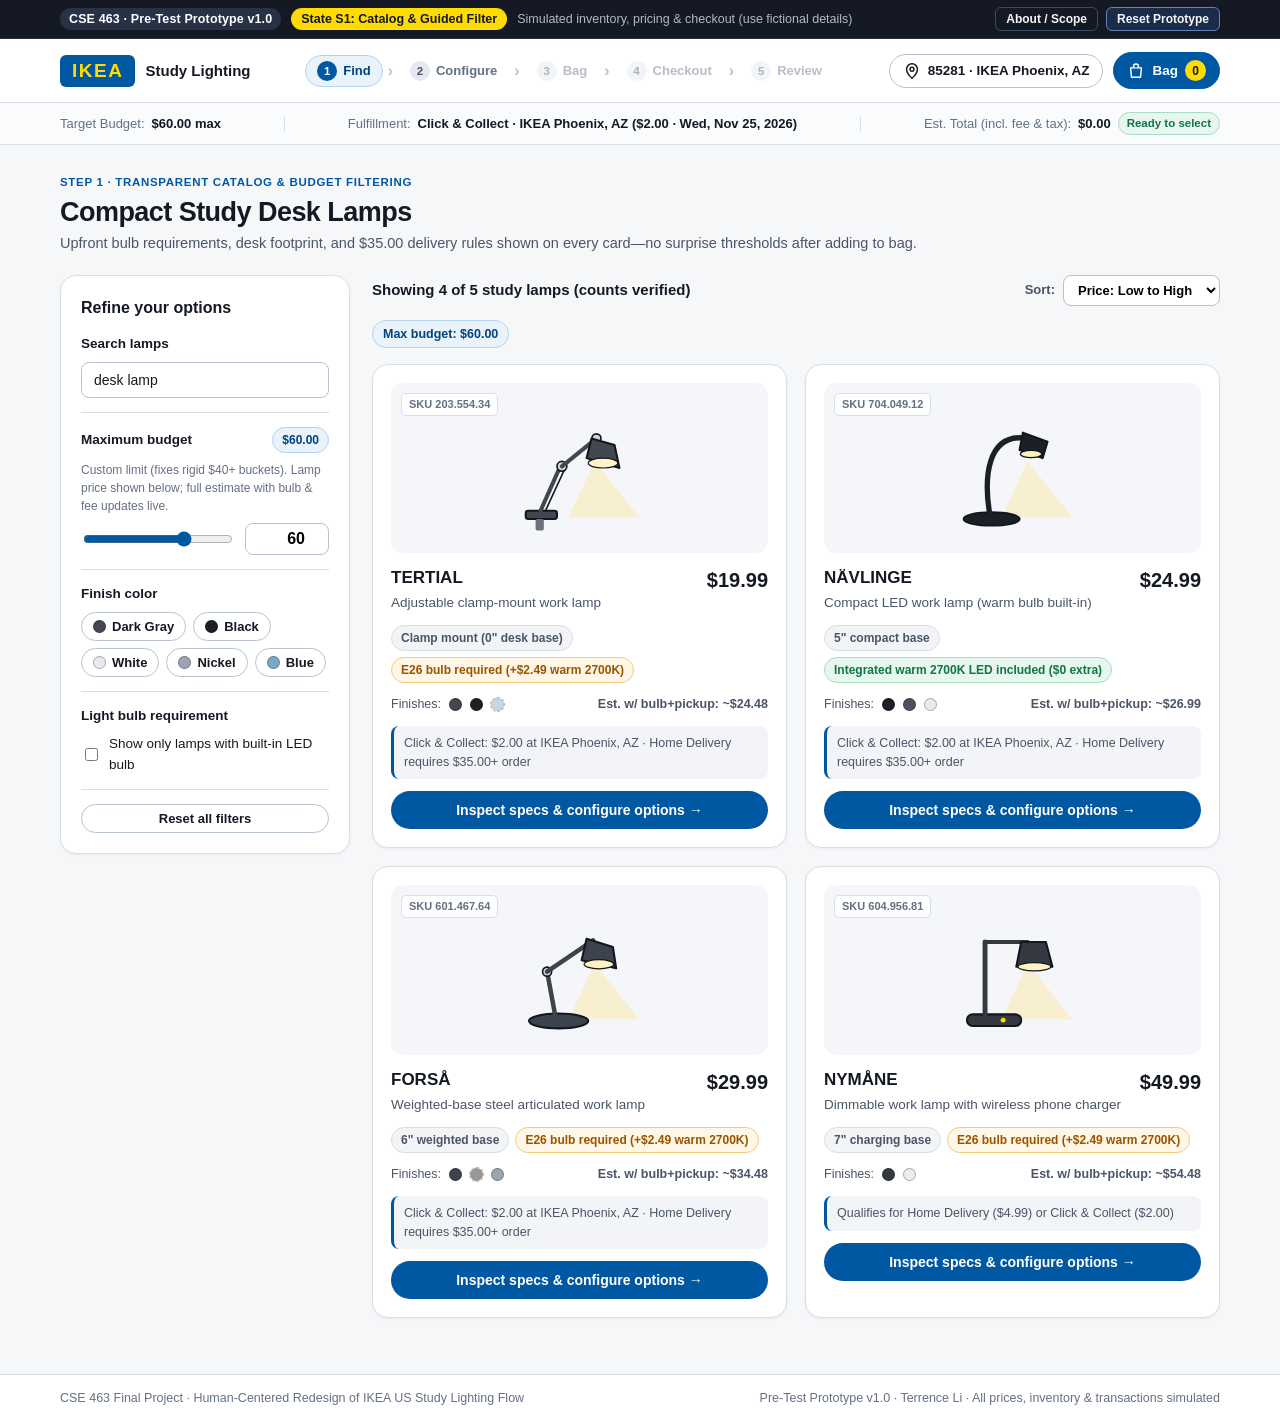
==== v1/index.html @ 93764b98 "Add README and frozen v1/ pre-test snapshot for Milestone 2 comparison" ====
<!DOCTYPE html>
<html lang="en">
<head>
  <meta charset="UTF-8" />
  <meta name="viewport" content="width=device-width, initial-scale=1.0" />
  <title>IKEA Study Lighting — Redesigned Shopping Workflow (CSE 463 Pre-Test Prototype v1.0)</title>
  <link rel="stylesheet" href="styles.css" />
</head>
<body>
  <!-- Subtle Prototype Utility Bar (Identifies Pre-Test Version & State ID for Review) -->
  <div class="proto-bar" role="region" aria-label="Prototype status bar">
    <div class="proto-bar-inner">
      <div class="proto-meta">
        <span class="proto-pill">CSE 463 · Pre-Test Prototype v1.0</span>
        <span class="proto-state-tag" id="protoStateBadge">State S1: Catalog &amp; Guided Filter</span>
        <span class="proto-sim-note">Simulated inventory, pricing &amp; checkout (use fictional details)</span>
      </div>
      <div class="proto-actions">
        <button type="button" class="proto-btn proto-btn-ghost" id="btnHelpInfo" aria-expanded="false">About / Scope</button>
        <button type="button" class="proto-btn proto-btn-reset" id="btnGlobalReset">Reset Prototype</button>
      </div>
    </div>
  </div>

  <!-- Collapsible Scope / Opening Note Drawer (Non-intrusive) -->
  <div class="scope-banner hidden" id="scopeBanner" role="region" aria-label="Prototype scope and instructions">
    <div class="scope-banner-inner">
      <div>
        <strong>Prototype Scope &amp; Simulated Functions:</strong> This interactive prototype covers states <strong>S1–S8</strong> of a redesigned IKEA US compact desk-lamp workflow. Live catalog search, budget filtering, finish stock availability, E26 bulb pairing, $35.00 delivery threshold checks, ZIP validation (<code>00000</code> triggers recovery), locked store/date checkout, form error recovery, and simulated order processing run locally in the browser with no real payments or external server calls.
      </div>
      <button type="button" class="icon-close-btn" id="btnCloseScope" aria-label="Close scope note">&times;</button>
    </div>
  </div>

  <!-- Main Site Header -->
  <header class="site-header">
    <div class="header-inner">
      <button type="button" class="brand-logo" id="btnLogoHome" aria-label="IKEA Study Lighting Home">
        <span class="ikea-badge">IKEA</span>
        <span class="brand-sub">Study Lighting</span>
      </button>

      <nav class="workflow-stepper" aria-label="Shopping progress" id="workflowStepper">
        <button type="button" class="step-pill" data-step="S1"><span class="step-num">1</span> Find</button>
        <span class="step-sep" aria-hidden="true">›</span>
        <button type="button" class="step-pill" data-step="S2"><span class="step-num">2</span> Configure</button>
        <span class="step-sep" aria-hidden="true">›</span>
        <button type="button" class="step-pill" data-step="S4"><span class="step-num">3</span> Bag</button>
        <span class="step-sep" aria-hidden="true">›</span>
        <button type="button" class="step-pill" data-step="S5"><span class="step-num">4</span> Checkout</button>
        <span class="step-sep" aria-hidden="true">›</span>
        <button type="button" class="step-pill" data-step="S7"><span class="step-num">5</span> Review</button>
      </nav>

      <div class="header-controls">
        <button type="button" class="location-chip" id="btnOpenLocation" title="Update ZIP code and pickup store">
          <svg class="ico" viewBox="0 0 20 20" fill="none" aria-hidden="true">
            <path d="M10 18s6-5.2 6-10A6 6 0 1 0 4 8c0 4.8 6 10 6 10Z" stroke="currentColor" stroke-width="1.6"/>
            <circle cx="10" cy="8" r="2.2" stroke="currentColor" stroke-width="1.6"/>
          </svg>
          <span id="headerLocationText">85281 · IKEA Phoenix, AZ</span>
        </button>

        <button type="button" class="bag-chip" id="btnOpenBag" aria-label="Open shopping bag">
          <svg class="ico" viewBox="0 0 20 20" fill="none" aria-hidden="true">
            <path d="M4 6.5h12l-1 10.5H5L4 6.5Z" stroke="currentColor" stroke-width="1.6" stroke-linejoin="round"/>
            <path d="M7.2 6.5V5a2.8 2.8 0 0 1 5.6 0v1.5" stroke="currentColor" stroke-width="1.6"/>
          </svg>
          <span>Bag</span>
          <span class="bag-count" id="headerBagCount">0</span>
        </button>
      </div>
    </div>
  </header>

  <!-- Persistent Memory Scaffold Bar (Shows Active Budget, Selected Fulfillment & Running Est. Total) -->
  <div class="scaffold-bar" id="scaffoldBar" aria-label="Active shopping constraints and estimate">
    <div class="scaffold-inner">
      <div class="scaffold-item">
        <span class="scaffold-label">Target Budget:</span>
        <strong id="scaffoldBudget">$60.00 max</strong>
      </div>
      <div class="scaffold-divider" aria-hidden="true"></div>
      <div class="scaffold-item">
        <span class="scaffold-label">Fulfillment:</span>
        <strong id="scaffoldFulfillment">Click &amp; Collect · IKEA Phoenix, AZ ($2.00 · Nov 25)</strong>
      </div>
      <div class="scaffold-divider" aria-hidden="true"></div>
      <div class="scaffold-item">
        <span class="scaffold-label">Est. Total (incl. fee &amp; tax):</span>
        <strong id="scaffoldTotal">$0.00</strong>
        <span class="budget-status-pill ok" id="scaffoldBudgetStatus">Within budget</span>
      </div>
    </div>
  </div>

  <!-- Non-Interruptive Toast / Undo Bar -->
  <div class="toast-region" id="toastRegion" aria-live="polite"></div>

  <!-- Main Application Mount -->
  <main class="main-container" id="appMain" tabindex="-1"></main>

  <!-- Inline Location / ZIP Editor Modal (Triggers S3 Recovery on Invalid ZIP like 00000) -->
  <div class="modal-backdrop hidden" id="locationModalBackdrop" role="dialog" aria-modal="true" aria-labelledby="locModalTitle">
    <div class="modal-card">
      <div class="modal-head">
        <div>
          <span class="eyebrow">Store &amp; Delivery Area</span>
          <h2 id="locModalTitle">Update your ZIP code</h2>
        </div>
        <button type="button" class="icon-close-btn" id="btnCloseLocModal" aria-label="Close location dialog">&times;</button>
      </div>
      <p class="modal-desc">
        Your ZIP determines delivery availability and your locked local IKEA pickup store. Changing ZIP will always show store/date changes before updating your order.
      </p>
      <form id="locationForm" novalidate>
        <label class="field-label" for="modalZipInput">5-digit US ZIP code</label>
        <div class="zip-input-row">
          <input type="text" id="modalZipInput" inputmode="numeric" maxlength="10" placeholder="e.g., 85281" autocomplete="postal-code" />
          <button type="submit" class="btn btn-primary">Check ZIP</button>
        </div>
        <p class="field-hint">Supported demo areas: <code>85281</code> / <code>85259</code> (Phoenix/Tempe, AZ), <code>90210</code> (Burbank, CA), <code>98101</code> (Renton, WA). Try <code>00000</code> to test recovery.</p>
      </form>
      <div class="modal-footer-links">
        <button type="button" class="link-btn" id="btnQuickZipPhoenix">Use 85281 (Tempe / IKEA Phoenix, AZ)</button>
        <button type="button" class="link-btn" id="btnQuickZipInvalid">Simulate invalid ZIP (00000)</button>
      </div>
    </div>
  </div>

  <!-- Simulated Order Processing Overlay (Distinguishes Processing vs Confirmed — Codex P5) -->
  <div class="modal-backdrop hidden" id="processingOverlay" role="status" aria-live="assertive">
    <div class="processing-card">
      <div class="spinner" aria-hidden="true"></div>
      <h2>Processing simulated order…</h2>
      <p>Verifying stock at <strong id="procStoreName">IKEA Phoenix, AZ</strong> and generating your receipt. Please do not click back or resubmit.</p>
      <div class="proc-steps">
        <span class="proc-step done">1. Selections verified</span>
        <span class="proc-step active">2. Confirming fulfillment slot…</span>
        <span class="proc-step">3. Issuing durable receipt</span>
      </div>
    </div>
  </div>

  <footer class="site-footer">
    <div class="footer-inner">
      <span>CSE 463 Final Project · Human-Centered Redesign of IKEA US Study Lighting Flow</span>
      <span>Pre-Test Prototype v1.0 · Terrence Li · All prices, inventory &amp; transactions simulated</span>
    </div>
  </footer>

  <script src="app.js"></script>
</body>
</html>
---- v1/styles.css ----
/* CSE 463 Milestone 1 — IKEA Study Lighting Redesigned Prototype v1.0
   Design System: Calm Scandinavian Clarity · Zero Occlusion · High Salience Balance */

:root {
  --ikea-blue: #0058a3;
  --ikea-blue-dark: #00437d;
  --ikea-blue-soft: #eaf3fb;
  --ikea-yellow: #ffdb00;
  --bg: #f6f7f9;
  --surface: #ffffff;
  --surface-muted: #f2f4f7;
  --border: #d9dfe7;
  --border-strong: #b7c2d0;
  --text: #141923;
  --text-secondary: #4a5568;
  --text-muted: #647084;
  --success: #0f7644;
  --success-bg: #e7f6ee;
  --success-border: #a7dfc0;
  --warn: #9a5400;
  --warn-bg: #fff6e5;
  --warn-border: #f5cd7a;
  --danger: #b42318;
  --danger-bg: #fef3f2;
  --danger-border: #f4b4ae;
  --radius-sm: 8px;
  --radius-md: 12px;
  --radius-lg: 16px;
  --shadow-sm: 0 1px 3px rgba(16, 24, 40, 0.06);
  --shadow-md: 0 6px 20px rgba(16, 24, 40, 0.08);
  --font: "Segoe UI", -apple-system, BlinkMacSystemFont, "Helvetica Neue", Arial, sans-serif;
}

*, *::before, *::after {
  box-sizing: border-box;
}

html, body {
  margin: 0;
  padding: 0;
  font-family: var(--font);
  background: var(--bg);
  color: var(--text);
  line-height: 1.5;
  -webkit-font-smoothing: antialiased;
}

.hidden {
  display: none !important;
}

button, input, select {
  font-family: inherit;
  font-size: inherit;
}

button:focus-visible, input:focus-visible, select:focus-visible, a:focus-visible {
  outline: 3px solid var(--ikea-blue);
  outline-offset: 2px;
}

/* Prototype Utility Bar */
.proto-bar {
  background: #141923;
  color: #e6ecf5;
  font-size: 12.5px;
  border-bottom: 1px solid #263042;
}
.proto-bar-inner {
  max-width: 1200px;
  margin: 0 auto;
  padding: 7px 20px;
  display: flex;
  align-items: center;
  justify-content: space-between;
  gap: 12px;
  flex-wrap: wrap;
}
.proto-meta {
  display: flex;
  align-items: center;
  gap: 10px;
  flex-wrap: wrap;
}
.proto-pill {
  background: #273247;
  color: #ffffff;
  font-weight: 600;
  padding: 2px 9px;
  border-radius: 999px;
  letter-spacing: 0.01em;
}
.proto-state-tag {
  background: #ffdb00;
  color: #111827;
  font-weight: 700;
  padding: 2px 10px;
  border-radius: 999px;
}
.proto-sim-note {
  color: #aeb9cc;
}
.proto-actions {
  display: flex;
  align-items: center;
  gap: 8px;
}
.proto-btn {
  border: 1px solid #3c4a63;
  background: transparent;
  color: #f3f6fb;
  padding: 4px 10px;
  border-radius: 6px;
  font-size: 12px;
  font-weight: 600;
  cursor: pointer;
  transition: background 0.15s, border-color 0.15s;
}
.proto-btn:hover {
  background: #243045;
  border-color: #627599;
}
.proto-btn-reset {
  border-color: #6382b8;
  background: #1b2c4a;
}

.scope-banner {
  background: #eaf3fb;
  border-bottom: 1px solid #bdd7f2;
  color: #103254;
  font-size: 13px;
}
.scope-banner-inner {
  max-width: 1200px;
  margin: 0 auto;
  padding: 10px 20px;
  display: flex;
  align-items: flex-start;
  justify-content: space-between;
  gap: 16px;
}

/* Site Header */
.site-header {
  background: var(--surface);
  border-bottom: 1px solid var(--border);
}
.header-inner {
  max-width: 1200px;
  margin: 0 auto;
  padding: 13px 20px;
  display: flex;
  align-items: center;
  justify-content: space-between;
  gap: 16px;
  flex-wrap: wrap;
}
.brand-logo {
  display: inline-flex;
  align-items: center;
  gap: 10px;
  border: none;
  background: none;
  cursor: pointer;
  padding: 0;
}
.ikea-badge {
  background: var(--ikea-blue);
  color: var(--ikea-yellow);
  font-weight: 900;
  font-size: 19px;
  letter-spacing: 0.08em;
  padding: 5px 12px;
  border-radius: 6px;
}
.brand-sub {
  font-weight: 700;
  font-size: 15px;
  color: var(--text);
}

/* Stepper */
.workflow-stepper {
  display: flex;
  align-items: center;
  gap: 5px;
  flex-wrap: wrap;
}
.step-pill {
  display: inline-flex;
  align-items: center;
  gap: 6px;
  padding: 5px 11px;
  border-radius: 999px;
  border: 1px solid transparent;
  background: transparent;
  color: var(--text-muted);
  font-size: 13px;
  font-weight: 600;
  cursor: pointer;
}
.step-pill:disabled {
  opacity: 0.45;
  cursor: not-allowed;
}
.step-pill:not(:disabled):hover {
  background: var(--surface-muted);
  color: var(--text);
}
.step-pill .step-num {
  width: 20px;
  height: 20px;
  border-radius: 50%;
  display: inline-flex;
  align-items: center;
  justify-content: center;
  background: #e4e9f0;
  color: var(--text-secondary);
  font-size: 11.5px;
  font-weight: 700;
}
.step-pill.active {
  background: var(--ikea-blue-soft);
  color: var(--ikea-blue-dark);
  border-color: #b4d4f2;
}
.step-pill.active .step-num {
  background: var(--ikea-blue);
  color: #ffffff;
}
.step-pill.done {
  color: var(--success);
}
.step-pill.done .step-num {
  background: var(--success);
  color: #ffffff;
}
.step-sep {
  color: #b7c2d0;
  font-weight: 700;
}

.header-controls {
  display: flex;
  align-items: center;
  gap: 10px;
}
.ico {
  width: 18px;
  height: 18px;
  flex-shrink: 0;
}
.location-chip, .bag-chip {
  display: inline-flex;
  align-items: center;
  gap: 7px;
  padding: 7px 13px;
  border-radius: 999px;
  border: 1px solid var(--border-strong);
  background: var(--surface);
  color: var(--text);
  font-size: 13.5px;
  font-weight: 600;
  cursor: pointer;
  transition: background 0.15s, border-color 0.15s;
}
.location-chip:hover, .bag-chip:hover {
  background: var(--surface-muted);
  border-color: var(--ikea-blue);
}
.bag-chip {
  background: var(--ikea-blue);
  color: #ffffff;
  border-color: var(--ikea-blue);
}
.bag-chip:hover {
  background: var(--ikea-blue-dark);
  border-color: var(--ikea-blue-dark);
}
.bag-count {
  background: var(--ikea-yellow);
  color: #111827;
  font-weight: 800;
  font-size: 12px;
  min-width: 21px;
  height: 21px;
  padding: 0 6px;
  border-radius: 999px;
  display: inline-flex;
  align-items: center;
  justify-content: center;
}

/* Persistent Memory Scaffold Bar */
.scaffold-bar {
  background: #f9fbfd;
  border-bottom: 1px solid var(--border);
  font-size: 13px;
}
.scaffold-inner {
  max-width: 1200px;
  margin: 0 auto;
  padding: 9px 20px;
  display: flex;
  align-items: center;
  justify-content: space-between;
  gap: 14px;
  flex-wrap: wrap;
}
.scaffold-item {
  display: inline-flex;
  align-items: center;
  gap: 7px;
  flex-wrap: wrap;
}
.scaffold-label {
  color: var(--text-muted);
}
.scaffold-divider {
  width: 1px;
  height: 16px;
  background: var(--border);
}
.budget-status-pill {
  font-size: 11.5px;
  font-weight: 700;
  padding: 2px 8px;
  border-radius: 999px;
}
.budget-status-pill.ok {
  background: var(--success-bg);
  color: var(--success);
  border: 1px solid var(--success-border);
}
.budget-status-pill.over {
  background: var(--warn-bg);
  color: var(--warn);
  border: 1px solid var(--warn-border);
}

/* Toast Region */
.toast-region {
  max-width: 1200px;
  margin: 0 auto;
  padding: 0 20px;
}
.toast-bar {
  margin-top: 14px;
  padding: 12px 16px;
  border-radius: var(--radius-md);
  display: flex;
  align-items: center;
  justify-content: space-between;
  gap: 14px;
  font-size: 14px;
  box-shadow: var(--shadow-sm);
}
.toast-bar.success {
  background: var(--success-bg);
  border: 1px solid var(--success-border);
  color: #0b4f2d;
}
.toast-bar.info {
  background: var(--ikea-blue-soft);
  border: 1px solid #b4d4f2;
  color: #0e3a63;
}
.toast-actions {
  display: flex;
  align-items: center;
  gap: 8px;
  flex-shrink: 0;
}

/* Main Container */
.main-container {
  max-width: 1200px;
  margin: 0 auto;
  padding: 24px 20px 56px;
}

/* Cards & Typography */
.eyebrow {
  display: inline-block;
  font-size: 11.5px;
  font-weight: 700;
  text-transform: uppercase;
  letter-spacing: 0.06em;
  color: var(--ikea-blue);
  margin-bottom: 4px;
}
.page-head {
  display: flex;
  align-items: flex-end;
  justify-content: space-between;
  gap: 16px;
  margin-bottom: 20px;
  flex-wrap: wrap;
}
.page-title {
  margin: 0;
  font-size: 27px;
  line-height: 1.2;
  letter-spacing: -0.02em;
}
.page-subtitle {
  margin: 5px 0 0;
  color: var(--text-secondary);
  font-size: 14.5px;
}

.card {
  background: var(--surface);
  border: 1px solid var(--border);
  border-radius: var(--radius-lg);
  padding: 20px;
  box-shadow: var(--shadow-sm);
}

/* Buttons */
.btn {
  display: inline-flex;
  align-items: center;
  justify-content: center;
  gap: 8px;
  padding: 10px 18px;
  border-radius: 999px;
  border: 1px solid transparent;
  font-size: 14px;
  font-weight: 700;
  cursor: pointer;
  transition: background 0.15s, border-color 0.15s, transform 0.05s;
  text-decoration: none;
}
.btn:active {
  transform: translateY(1px);
}
.btn-primary {
  background: var(--ikea-blue);
  color: #ffffff;
}
.btn-primary:hover {
  background: var(--ikea-blue-dark);
}
.btn-secondary {
  background: var(--surface);
  color: var(--text);
  border-color: var(--border-strong);
}
.btn-secondary:hover {
  background: var(--surface-muted);
  border-color: var(--text-secondary);
}
.btn-success {
  background: var(--success);
  color: #ffffff;
}
.btn-success:hover {
  background: #0b5d35;
}
.btn-danger-outline {
  background: var(--surface);
  color: var(--danger);
  border-color: var(--danger-border);
}
.btn-danger-outline:hover {
  background: var(--danger-bg);
}
.btn-sm {
  padding: 6px 13px;
  font-size: 13px;
}
.btn-block {
  width: 100%;
}
.link-btn {
  background: none;
  border: none;
  color: var(--ikea-blue);
  font-weight: 600;
  font-size: 13.5px;
  cursor: pointer;
  padding: 2px 0;
  text-decoration: underline;
  text-underline-offset: 2px;
}
.link-btn:hover {
  color: var(--ikea-blue-dark);
}
.icon-close-btn {
  background: none;
  border: none;
  font-size: 24px;
  line-height: 1;
  color: var(--text-secondary);
  cursor: pointer;
  padding: 2px 6px;
  border-radius: 6px;
}
.icon-close-btn:hover {
  background: rgba(0,0,0,0.06);
  color: var(--text);
}

/* Badges / Tags */
.badge {
  display: inline-flex;
  align-items: center;
  gap: 5px;
  font-size: 12px;
  font-weight: 700;
  padding: 3px 9px;
  border-radius: 999px;
}
.badge-success { background: var(--success-bg); color: var(--success); border: 1px solid var(--success-border); }
.badge-warn { background: var(--warn-bg); color: var(--warn); border: 1px solid var(--warn-border); }
.badge-danger { background: var(--danger-bg); color: var(--danger); border: 1px solid var(--danger-border); }
.badge-info { background: var(--ikea-blue-soft); color: var(--ikea-blue-dark); border: 1px solid #b4d4f2; }
.badge-neutral { background: var(--surface-muted); color: var(--text-secondary); border: 1px solid var(--border); }

/* S1: Catalog & Guided Filter */
.catalog-layout {
  display: grid;
  grid-template-columns: 290px 1fr;
  gap: 22px;
  align-items: start;
}
.filter-panel h3 {
  margin: 0 0 14px;
  font-size: 16px;
}
.filter-group {
  padding-top: 14px;
  margin-top: 14px;
  border-top: 1px solid var(--border);
}
.filter-group:first-of-type {
  padding-top: 0;
  margin-top: 0;
  border-top: none;
}
.filter-label-row {
  display: flex;
  justify-content: space-between;
  align-items: center;
  margin-bottom: 8px;
  font-size: 13.5px;
  font-weight: 700;
}
.search-input, .text-input {
  width: 100%;
  padding: 9px 12px;
  border: 1.5px solid var(--border-strong);
  border-radius: var(--radius-sm);
  background: var(--surface);
  color: var(--text);
  font-size: 14px;
}
.search-input:focus, .text-input:focus {
  border-color: var(--ikea-blue);
  outline: none;
  box-shadow: 0 0 0 3px rgba(0, 88, 163, 0.14);
}
.budget-input-row {
  display: flex;
  align-items: center;
  gap: 10px;
  margin-top: 6px;
}
.budget-num {
  width: 84px;
  padding: 6px 8px;
  border: 1.5px solid var(--border-strong);
  border-radius: var(--radius-sm);
  font-weight: 700;
  text-align: right;
}
.range-slider {
  flex: 1;
  accent-color: var(--ikea-blue);
}
.chip-wrap {
  display: flex;
  flex-wrap: wrap;
  gap: 7px;
}
.filter-chip {
  display: inline-flex;
  align-items: center;
  gap: 6px;
  padding: 6px 11px;
  border-radius: 999px;
  border: 1.5px solid var(--border-strong);
  background: var(--surface);
  color: var(--text);
  font-size: 13px;
  font-weight: 600;
  cursor: pointer;
}
.filter-chip.selected {
  background: var(--ikea-blue);
  color: #ffffff;
  border-color: var(--ikea-blue);
}
.swatch-dot {
  width: 13px;
  height: 13px;
  border-radius: 50%;
  border: 1px solid rgba(0,0,0,0.28);
  display: inline-block;
  flex-shrink: 0;
}

.results-toolbar {
  display: flex;
  align-items: center;
  justify-content: space-between;
  gap: 12px;
  margin-bottom: 14px;
  flex-wrap: wrap;
}
.results-count {
  font-size: 15px;
  font-weight: 700;
}
.active-filters-bar {
  display: flex;
  align-items: center;
  gap: 7px;
  flex-wrap: wrap;
  margin-bottom: 16px;
}
.active-pill {
  display: inline-flex;
  align-items: center;
  gap: 6px;
  padding: 4px 10px;
  border-radius: 999px;
  background: var(--ikea-blue-soft);
  color: var(--ikea-blue-dark);
  border: 1px solid #b4d4f2;
  font-size: 12.5px;
  font-weight: 600;
}
.active-pill button {
  border: none;
  background: none;
  color: inherit;
  cursor: pointer;
  font-weight: 800;
  padding: 0 2px;
}

.product-grid {
  display: grid;
  grid-template-columns: repeat(2, minmax(0, 1fr));
  gap: 18px;
}
.product-card {
  background: var(--surface);
  border: 1px solid var(--border);
  border-radius: var(--radius-lg);
  padding: 18px;
  display: flex;
  flex-direction: column;
  gap: 12px;
  box-shadow: var(--shadow-sm);
  transition: border-color 0.15s, box-shadow 0.15s;
}
.product-card:hover {
  border-color: var(--ikea-blue);
  box-shadow: var(--shadow-md);
}
.product-illus-box {
  background: #f4f6f9;
  border-radius: var(--radius-md);
  height: 170px;
  display: flex;
  align-items: center;
  justify-content: center;
  position: relative;
}
.product-illus-box svg {
  width: 148px;
  height: 148px;
}
.card-sku {
  position: absolute;
  top: 10px;
  left: 10px;
  font-size: 11px;
  font-weight: 700;
  color: var(--text-muted);
  background: rgba(255,255,255,0.92);
  padding: 2px 7px;
  border-radius: 5px;
  border: 1px solid var(--border);
}
.card-header-row {
  display: flex;
  justify-content: space-between;
  align-items: flex-start;
  gap: 10px;
}
.card-title {
  margin: 0;
  font-size: 17px;
  font-weight: 800;
}
.card-sub {
  margin: 2px 0 0;
  font-size: 13.5px;
  color: var(--text-secondary);
}
.card-price {
  font-size: 20px;
  font-weight: 800;
  color: var(--text);
  white-space: nowrap;
}
.card-specs {
  display: flex;
  flex-wrap: wrap;
  gap: 6px;
}
.card-fulfillment-note {
  font-size: 12.5px;
  color: var(--text-secondary);
  background: var(--surface-muted);
  border-radius: var(--radius-sm);
  padding: 8px 10px;
  border-left: 3px solid var(--ikea-blue);
}
.card-swatches {
  display: flex;
  align-items: center;
  gap: 8px;
  font-size: 12.5px;
  color: var(--text-secondary);
}

/* S2: Product Detail & Configuration */
.back-row {
  margin-bottom: 14px;
}
.pdp-layout {
  display: grid;
  grid-template-columns: 1fr 440px;
  gap: 24px;
  align-items: start;
}
.pdp-visual-card {
  background: var(--surface);
  border: 1px solid var(--border);
  border-radius: var(--radius-lg);
  padding: 26px;
  display: flex;
  flex-direction: column;
  gap: 18px;
}
.pdp-stage {
  background: #f4f6f9;
  border-radius: var(--radius-md);
  height: 300px;
  display: flex;
  align-items: center;
  justify-content: center;
  position: relative;
}
.pdp-stage svg {
  width: 250px;
  height: 250px;
}
.spec-grid {
  display: grid;
  grid-template-columns: repeat(2, 1fr);
  gap: 10px;
}
.spec-box {
  background: var(--surface-muted);
  border-radius: var(--radius-sm);
  padding: 10px 12px;
}
.spec-box span {
  display: block;
  font-size: 11.5px;
  color: var(--text-muted);
  font-weight: 600;
  text-transform: uppercase;
}
.spec-box strong {
  font-size: 14px;
  color: var(--text);
}

.config-section {
  padding-top: 16px;
  margin-top: 16px;
  border-top: 1px solid var(--border);
}
.config-section:first-of-type {
  padding-top: 0;
  margin-top: 0;
  border-top: none;
}
.config-heading {
  display: flex;
  align-items: center;
  justify-content: space-between;
  margin-bottom: 10px;
  font-size: 14.5px;
  font-weight: 700;
}
.option-list {
  display: flex;
  flex-direction: column;
  gap: 8px;
}
.option-card {
  display: flex;
  align-items: center;
  justify-content: space-between;
  gap: 10px;
  width: 100%;
  text-align: left;
  padding: 11px 13px;
  border-radius: var(--radius-md);
  border: 1.5px solid var(--border);
  background: var(--surface);
  cursor: pointer;
  transition: border-color 0.15s, background 0.15s;
}
.option-card:hover {
  border-color: var(--ikea-blue);
}
.option-card.selected {
  border-color: var(--ikea-blue);
  background: var(--ikea-blue-soft);
}
.option-card.oos {
  border-style: dashed;
  background: #fafafa;
}
.option-left {
  display: flex;
  align-items: center;
  gap: 10px;
}
.option-title {
  font-weight: 700;
  font-size: 14px;
  display: block;
}
.option-meta {
  font-size: 12.5px;
  color: var(--text-secondary);
  display: block;
}
.option-price {
  font-weight: 800;
  font-size: 14px;
  white-space: nowrap;
}

.cost-preview-box {
  background: #f8fafc;
  border: 1px solid var(--border);
  border-radius: var(--radius-md);
  padding: 14px;
  margin-top: 16px;
}
.cost-row {
  display: flex;
  justify-content: space-between;
  font-size: 13.5px;
  margin-bottom: 6px;
  color: var(--text-secondary);
}
.cost-row.total {
  border-top: 1px solid var(--border);
  padding-top: 8px;
  margin-top: 8px;
  margin-bottom: 0;
  font-size: 16px;
  font-weight: 800;
  color: var(--text);
}

.threshold-meter {
  margin-top: 10px;
  padding: 10px 12px;
  border-radius: var(--radius-sm);
  background: var(--warn-bg);
  border: 1px solid var(--warn-border);
  font-size: 12.5px;
  color: #6b3b00;
}
.threshold-meter.met {
  background: var(--success-bg);
  border-color: var(--success-border);
  color: #0b4f2d;
}
.meter-track {
  height: 7px;
  background: rgba(0,0,0,0.1);
  border-radius: 999px;
  margin-top: 6px;
  overflow: hidden;
}
.meter-fill {
  height: 100%;
  background: var(--ikea-blue);
  border-radius: 999px;
  transition: width 0.25s;
}

/* S3: Dedicated Option / Fulfillment / ZIP Recovery State */
.recovery-shell {
  max-width: 820px;
  margin: 0 auto;
}
.recovery-banner {
  background: var(--surface);
  border: 2px solid var(--warn-border);
  border-left: 7px solid #d97706;
  border-radius: var(--radius-lg);
  padding: 26px;
  box-shadow: var(--shadow-md);
}
.recovery-banner.zip-error {
  border-color: var(--danger-border);
  border-left-color: var(--danger);
}
.recovery-head {
  display: flex;
  align-items: flex-start;
  gap: 14px;
  margin-bottom: 16px;
}
.recovery-icon {
  width: 42px;
  height: 42px;
  border-radius: 50%;
  display: inline-flex;
  align-items: center;
  justify-content: center;
  font-size: 20px;
  font-weight: 900;
  flex-shrink: 0;
  background: var(--warn-bg);
  color: var(--warn);
}
.recovery-banner.zip-error .recovery-icon {
  background: var(--danger-bg);
  color: var(--danger);
}
.preserved-box {
  background: var(--success-bg);
  border: 1px solid var(--success-border);
  border-radius: var(--radius-md);
  padding: 13px 16px;
  margin: 16px 0 20px;
  font-size: 13.5px;
  color: #0b4f2d;
}
.recovery-options-grid {
  display: grid;
  grid-template-columns: repeat(auto-fit, minmax(230px, 1fr));
  gap: 14px;
  margin-top: 14px;
}
.recovery-option-card {
  background: var(--surface-muted);
  border: 1.5px solid var(--border);
  border-radius: var(--radius-md);
  padding: 16px;
  display: flex;
  flex-direction: column;
  justify-content: space-between;
  gap: 12px;
}
.recovery-option-card.recommended {
  background: var(--ikea-blue-soft);
  border-color: var(--ikea-blue);
}
.recovery-option-card h4 {
  margin: 0 0 4px;
  font-size: 15px;
}
.recovery-option-card p {
  margin: 0;
  font-size: 13px;
  color: var(--text-secondary);
}

/* S4: Shopping Bag & S5/S6 Checkout Two-Column Layout (Zero Occlusion) */
.two-col-layout {
  display: grid;
  grid-template-columns: 1fr 370px;
  gap: 24px;
  align-items: start;
}
.bag-item-card {
  display: grid;
  grid-template-columns: 108px 1fr;
  gap: 16px;
  padding: 18px;
  background: var(--surface);
  border: 1px solid var(--border);
  border-radius: var(--radius-lg);
  margin-bottom: 14px;
}
.bag-thumb {
  width: 108px;
  height: 108px;
  background: #f4f6f9;
  border-radius: var(--radius-md);
  display: flex;
  align-items: center;
  justify-content: center;
}
.bag-thumb svg {
  width: 88px;
  height: 88px;
}
.bag-item-top {
  display: flex;
  justify-content: space-between;
  gap: 12px;
}
.bag-item-controls {
  display: flex;
  align-items: center;
  justify-content: space-between;
  gap: 12px;
  margin-top: 14px;
  padding-top: 12px;
  border-top: 1px solid var(--border);
  flex-wrap: wrap;
}
.qty-stepper {
  display: inline-flex;
  align-items: center;
  border: 1.5px solid var(--border-strong);
  border-radius: 999px;
  overflow: hidden;
  background: var(--surface);
}
.qty-stepper button {
  width: 34px;
  height: 32px;
  border: none;
  background: none;
  font-size: 16px;
  font-weight: 800;
  cursor: pointer;
}
.qty-stepper button:hover {
  background: var(--surface-muted);
}
.qty-stepper span {
  min-width: 28px;
  text-align: center;
  font-weight: 700;
  font-size: 14px;
}
.inline-select {
  padding: 6px 10px;
  border: 1.5px solid var(--border-strong);
  border-radius: var(--radius-sm);
  background: var(--surface);
  font-size: 13px;
  font-weight: 600;
}

.summary-card {
  background: var(--surface);
  border: 1px solid var(--border);
  border-radius: var(--radius-lg);
  padding: 20px;
  box-shadow: var(--shadow-sm);
  position: sticky;
  top: 16px;
}
.summary-card h3 {
  margin: 0 0 14px;
  font-size: 17px;
}
.summary-mini-item {
  display: flex;
  justify-content: space-between;
  gap: 10px;
  font-size: 13px;
  padding: 7px 0;
  border-bottom: 1px dashed var(--border);
}

/* S5 / S6 Checkout Form & Error Summary */
.locked-fulfillment-card {
  background: #f5faff;
  border: 1.5px solid #9cc7ee;
  border-radius: var(--radius-md);
  padding: 16px;
  margin-bottom: 18px;
}
.store-diff-alert {
  margin-top: 12px;
  padding: 13px 15px;
  border-radius: var(--radius-md);
  background: var(--warn-bg);
  border: 1.5px solid var(--warn-border);
  font-size: 13.5px;
}

.error-summary-box {
  background: var(--danger-bg);
  border: 2px solid var(--danger);
  border-radius: var(--radius-md);
  padding: 16px 18px;
  margin-bottom: 18px;
  color: #7a140d;
}
.error-summary-box h3 {
  margin: 0 0 6px;
  font-size: 16px;
  color: var(--danger);
}
.error-summary-list {
  margin: 8px 0 0;
  padding-left: 20px;
}
.error-summary-list li {
  margin-bottom: 4px;
  font-size: 13.5px;
}
.error-summary-list a {
  color: var(--danger);
  font-weight: 700;
}

.form-grid {
  display: grid;
  grid-template-columns: repeat(2, 1fr);
  gap: 14px;
}
.form-field {
  display: flex;
  flex-direction: column;
  gap: 5px;
}
.form-field.full {
  grid-column: 1 / -1;
}
.field-label {
  font-size: 13.5px;
  font-weight: 700;
  color: var(--text);
}
.req-star {
  color: var(--danger);
}
.field-hint {
  margin: 2px 0 0;
  font-size: 12px;
  color: var(--text-muted);
}
.field-error-msg {
  font-size: 12.5px;
  font-weight: 700;
  color: var(--danger);
  display: flex;
  align-items: center;
  gap: 5px;
}
.form-field.has-error input,
.form-field.has-error select {
  border-color: var(--danger);
  background: #fffafa;
}

/* S7 Final Review & S8 Order Confirmed */
.review-status-banner {
  background: var(--warn-bg);
  border: 1.5px solid var(--warn-border);
  border-radius: var(--radius-md);
  padding: 14px 18px;
  margin-bottom: 18px;
  display: flex;
  align-items: center;
  justify-content: space-between;
  gap: 12px;
  flex-wrap: wrap;
}
.review-section-card {
  background: var(--surface);
  border: 1px solid var(--border);
  border-radius: var(--radius-lg);
  padding: 18px 20px;
  margin-bottom: 16px;
}
.review-section-head {
  display: flex;
  align-items: center;
  justify-content: space-between;
  margin-bottom: 12px;
  padding-bottom: 10px;
  border-bottom: 1px solid var(--border);
}
.review-section-head h3 {
  margin: 0;
  font-size: 16px;
}

.confirmed-shell {
  max-width: 860px;
  margin: 0 auto;
}
.confirmed-hero {
  background: var(--success-bg);
  border: 2px solid var(--success-border);
  border-radius: var(--radius-lg);
  padding: 26px;
  margin-bottom: 20px;
}
.confirmed-top {
  display: flex;
  align-items: center;
  gap: 14px;
  margin-bottom: 12px;
}
.check-circle {
  width: 48px;
  height: 48px;
  border-radius: 50%;
  background: var(--success);
  color: #ffffff;
  font-size: 24px;
  font-weight: 900;
  display: inline-flex;
  align-items: center;
  justify-content: center;
  flex-shrink: 0;
}
.receipt-meta-grid {
  display: grid;
  grid-template-columns: repeat(3, 1fr);
  gap: 12px;
  margin-top: 16px;
}
.receipt-meta-box {
  background: rgba(255,255,255,0.85);
  border: 1px solid var(--success-border);
  border-radius: var(--radius-sm);
  padding: 10px 12px;
}
.receipt-meta-box span {
  display: block;
  font-size: 11.5px;
  color: var(--text-muted);
  font-weight: 700;
  text-transform: uppercase;
}
.receipt-meta-box strong {
  font-size: 14.5px;
  color: var(--text);
}

/* Modal & Processing Overlay */
.modal-backdrop {
  position: fixed;
  inset: 0;
  background: rgba(16, 24, 40, 0.55);
  display: flex;
  align-items: center;
  justify-content: center;
  padding: 20px;
  z-index: 1000;
}
.modal-card, .processing-card {
  background: var(--surface);
  border-radius: var(--radius-lg);
  padding: 24px;
  width: 100%;
  max-width: 480px;
  box-shadow: 0 20px 44px rgba(16, 24, 40, 0.25);
}
.modal-head {
  display: flex;
  align-items: flex-start;
  justify-content: space-between;
  gap: 12px;
}
.modal-head h2 {
  margin: 0;
  font-size: 20px;
}
.modal-desc {
  margin: 10px 0 16px;
  font-size: 13.5px;
  color: var(--text-secondary);
}
.zip-input-row {
  display: flex;
  gap: 10px;
  margin-top: 6px;
}
.zip-input-row input {
  flex: 1;
  padding: 10px 12px;
  border: 1.5px solid var(--border-strong);
  border-radius: var(--radius-sm);
  font-size: 15px;
  font-weight: 700;
}
.modal-footer-links {
  margin-top: 16px;
  padding-top: 14px;
  border-top: 1px solid var(--border);
  display: flex;
  justify-content: space-between;
  gap: 10px;
  flex-wrap: wrap;
}

.processing-card {
  text-align: center;
  max-width: 440px;
}
.spinner {
  width: 42px;
  height: 42px;
  border: 4px solid var(--ikea-blue-soft);
  border-top-color: var(--ikea-blue);
  border-radius: 50%;
  margin: 0 auto 14px;
  animation: spin 0.8s linear infinite;
}
@keyframes spin {
  to { transform: rotate(360deg); }
}
.proc-steps {
  display: flex;
  flex-direction: column;
  gap: 6px;
  margin-top: 14px;
  text-align: left;
  background: var(--surface-muted);
  padding: 12px;
  border-radius: var(--radius-sm);
  font-size: 13px;
}
.proc-step.done { color: var(--success); font-weight: 700; }
.proc-step.active { color: var(--ikea-blue); font-weight: 700; }

/* Footer */
.site-footer {
  border-top: 1px solid var(--border);
  background: var(--surface);
  font-size: 12.5px;
  color: var(--text-muted);
}
.footer-inner {
  max-width: 1200px;
  margin: 0 auto;
  padding: 14px 20px;
  display: flex;
  justify-content: space-between;
  gap: 12px;
  flex-wrap: wrap;
}

/* Responsive */
@media (max-width: 960px) {
  .catalog-layout, .pdp-layout, .two-col-layout {
    grid-template-columns: 1fr;
  }
  .product-grid {
    grid-template-columns: 1fr;
  }
  .summary-card {
    position: static;
  }
  .receipt-meta-grid {
    grid-template-columns: 1fr;
  }
}
@media (max-width: 600px) {
  .form-grid {
    grid-template-columns: 1fr;
  }
}
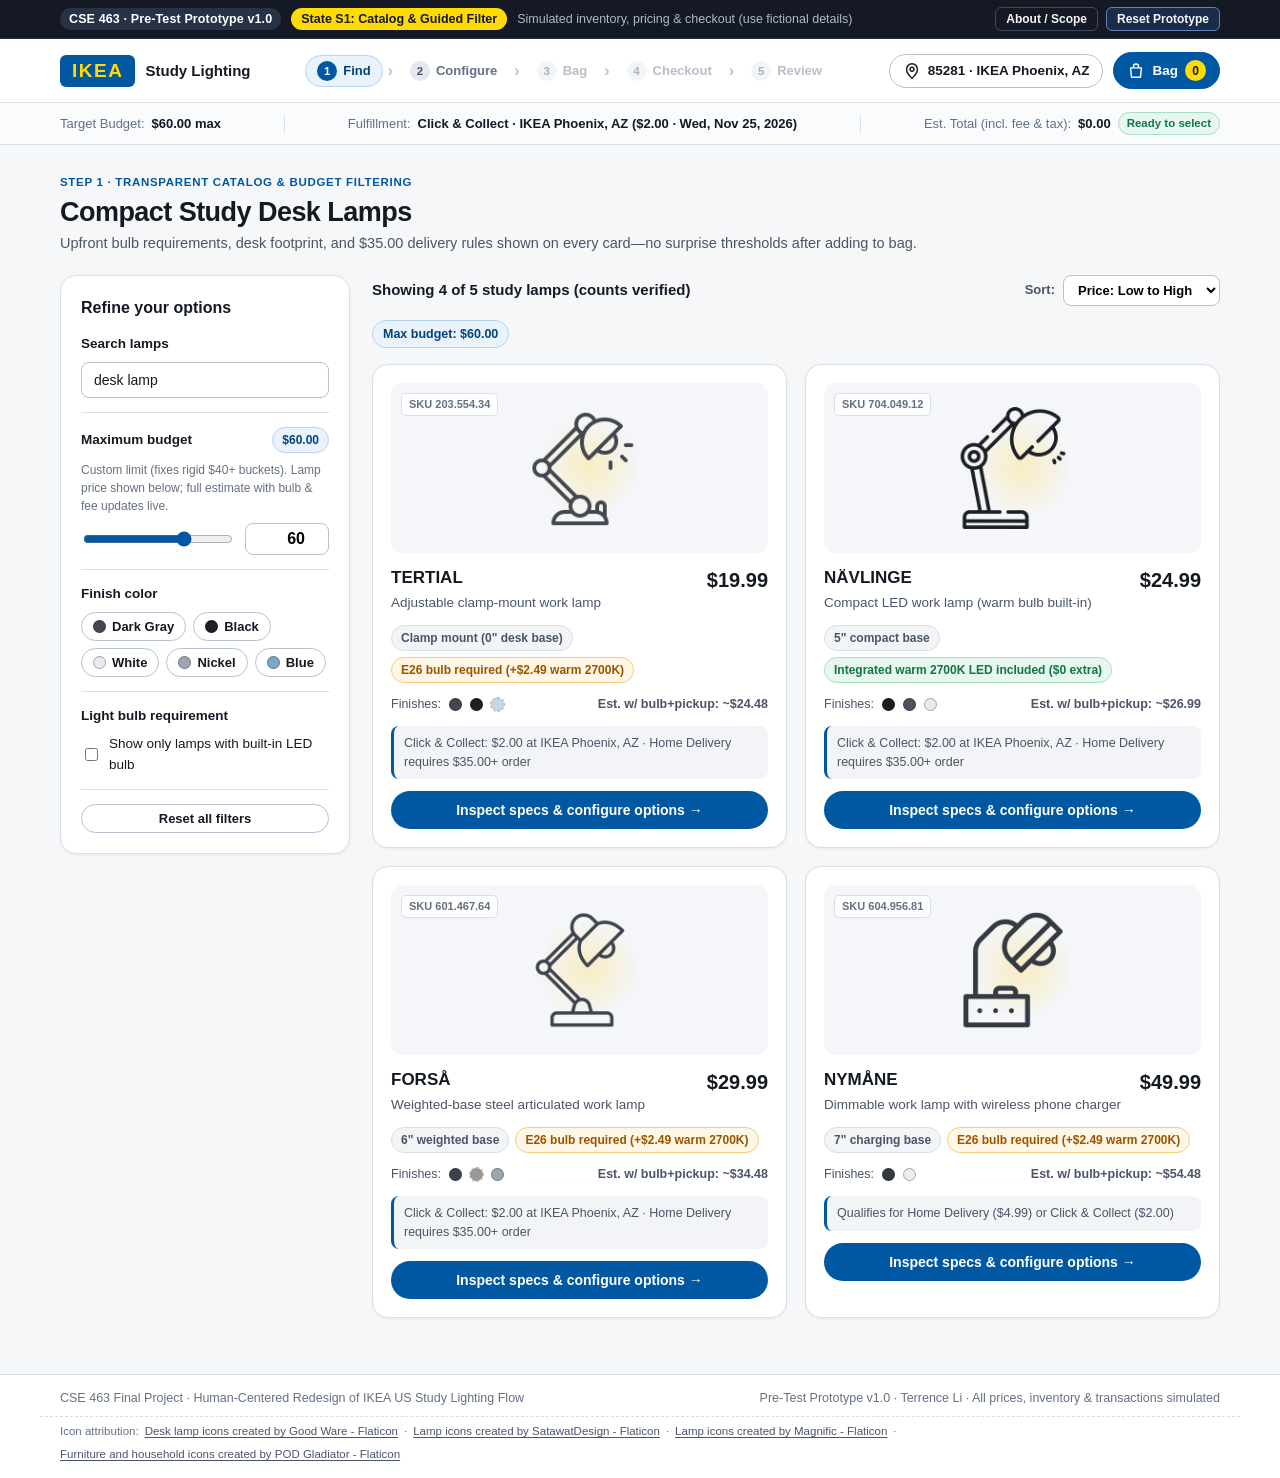
==== commit 63ff80a4: "Replace lamp illustrations with attributed Flaticon line icons" ====
--- a/v1/index.html
+++ b/v1/index.html
@@ -147,6 +147,16 @@
       <span>CSE 463 Final Project · Human-Centered Redesign of IKEA US Study Lighting Flow</span>
       <span>Pre-Test Prototype v1.0 · Terrence Li · All prices, inventory &amp; transactions simulated</span>
     </div>
+    <div class="footer-attribution">
+      <span>Icon attribution:</span>
+      <a href="https://www.flaticon.com/free-icons/desk-lamp" title="desk lamp icons" target="_blank" rel="noopener noreferrer">Desk lamp icons created by Good Ware - Flaticon</a>
+      <span>·</span>
+      <a href="https://www.flaticon.com/free-icons/lamp" title="lamp icons" target="_blank" rel="noopener noreferrer">Lamp icons created by SatawatDesign - Flaticon</a>
+      <span>·</span>
+      <a href="https://www.flaticon.com/free-icons/lamp" title="lamp icons" target="_blank" rel="noopener noreferrer">Lamp icons created by Magnific - Flaticon</a>
+      <span>·</span>
+      <a href="https://www.flaticon.com/free-icons/furniture-and-household" title="furniture and household icons" target="_blank" rel="noopener noreferrer">Furniture and household icons created by POD Gladiator - Flaticon</a>
+    </div>
   </footer>
 
   <script src="app.js"></script>
--- a/v1/styles.css
+++ b/v1/styles.css
@@ -685,6 +685,49 @@
   width: 148px;
   height: 148px;
 }
+.lamp-icon-wrap {
+  position: relative;
+  width: 122px;
+  height: 122px;
+  display: inline-flex;
+  align-items: center;
+  justify-content: center;
+}
+.pdp-stage .lamp-icon-wrap {
+  width: 196px;
+  height: 196px;
+}
+.bag-thumb .lamp-icon-wrap {
+  width: 68px;
+  height: 68px;
+}
+.bag-thumb.sm-thumb .lamp-icon-wrap {
+  width: 46px;
+  height: 46px;
+}
+.lamp-warm-halo {
+  position: absolute;
+  width: 78%;
+  height: 78%;
+  border-radius: 50%;
+  background: radial-gradient(circle, rgba(255, 224, 118, 0.42) 0%, rgba(255, 224, 118, 0.08) 62%, rgba(255, 224, 118, 0) 100%);
+  transform: translate(10%, -2%);
+  pointer-events: none;
+}
+.lamp-masked-icon {
+  position: relative;
+  z-index: 1;
+  width: 100%;
+  height: 100%;
+  display: block;
+  -webkit-mask-position: center;
+  -webkit-mask-repeat: no-repeat;
+  -webkit-mask-size: contain;
+  mask-position: center;
+  mask-repeat: no-repeat;
+  mask-size: contain;
+  transition: background-color 0.2s ease;
+}
 .card-sku {
   position: absolute;
   top: 10px;
@@ -1363,11 +1406,31 @@
 .footer-inner {
   max-width: 1200px;
   margin: 0 auto;
-  padding: 14px 20px;
+  padding: 14px 20px 8px;
   display: flex;
   justify-content: space-between;
   gap: 12px;
   flex-wrap: wrap;
+}
+.footer-attribution {
+  max-width: 1200px;
+  margin: 0 auto;
+  padding: 6px 20px 14px;
+  border-top: 1px dashed var(--border);
+  font-size: 11.5px;
+  color: var(--text-muted);
+  display: flex;
+  flex-wrap: wrap;
+  gap: 6px;
+  align-items: center;
+}
+.footer-attribution a {
+  color: var(--text-secondary);
+  text-decoration: underline;
+  text-underline-offset: 2px;
+}
+.footer-attribution a:hover {
+  color: var(--ikea-blue);
 }
 
 /* Responsive */
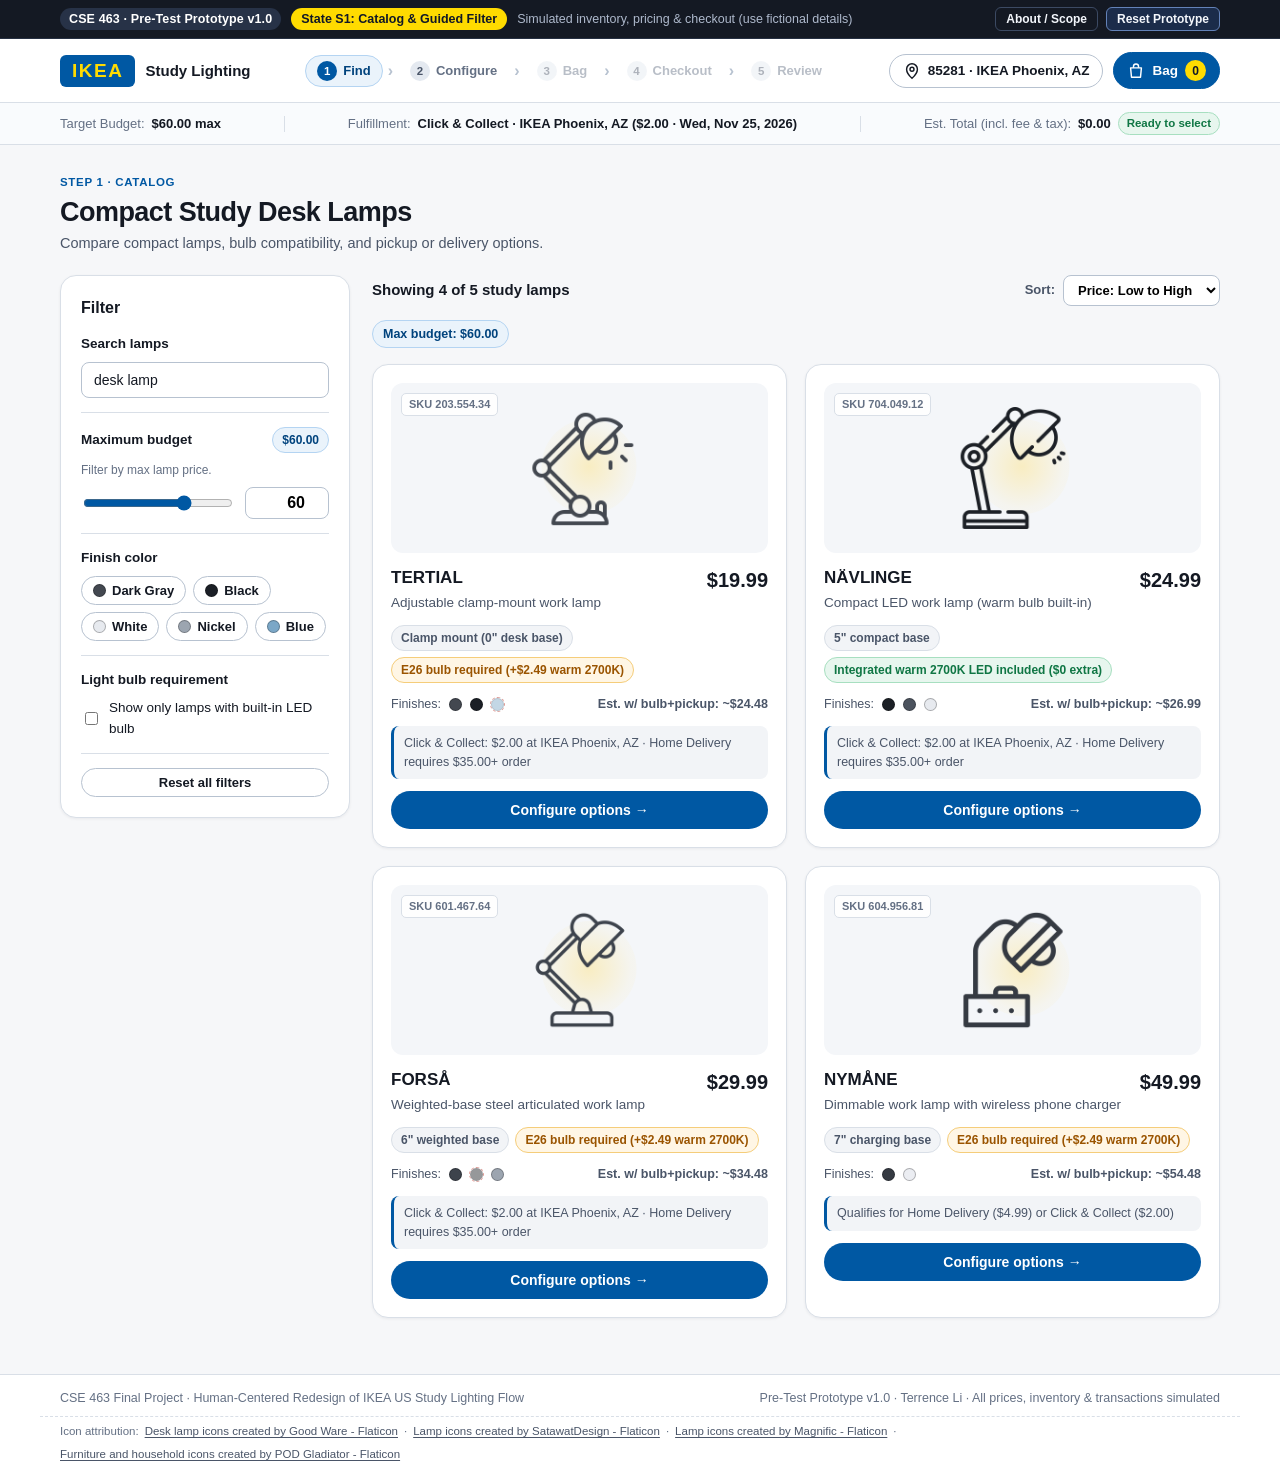
==== commit ec2e6d6e: "Keep disabled Add to Bag label consistent and trim verbose UI copy across all states" ====
--- a/v1/index.html
+++ b/v1/index.html
@@ -106,26 +106,29 @@
       <div class="modal-head">
         <div>
           <span class="eyebrow">Store &amp; Delivery Area</span>
-          <h2 id="locModalTitle">Update your ZIP code</h2>
+          <h2 id="locModalTitle">Update ZIP code</h2>
         </div>
         <button type="button" class="icon-close-btn" id="btnCloseLocModal" aria-label="Close location dialog">&times;</button>
       </div>
-      <p class="modal-desc">
-        Your ZIP determines delivery availability and your locked local IKEA pickup store. Changing ZIP will always show store/date changes before updating your order.
-      </p>
+      <p class="modal-desc">Enter your 5-digit ZIP to check local pickup and delivery.</p>
       <form id="locationForm" novalidate>
         <label class="field-label" for="modalZipInput">5-digit US ZIP code</label>
         <div class="zip-input-row">
           <input type="text" id="modalZipInput" inputmode="numeric" maxlength="10" placeholder="e.g., 85281" autocomplete="postal-code" />
           <button type="submit" class="btn btn-primary">Check ZIP</button>
         </div>
-        <p class="field-hint">Supported demo areas: <code>85281</code> / <code>85259</code> (Phoenix/Tempe, AZ), <code>90210</code> (Burbank, CA), <code>98101</code> (Renton, WA). Try <code>00000</code> to test recovery.</p>
+        <p class="field-hint">Demo ZIPs: <code>85281</code>, <code>85259</code>, <code>90210</code>, <code>98101</code> (try <code>00000</code> for recovery).</p>
       </form>
       <div class="modal-footer-links">
-        <button type="button" class="link-btn" id="btnQuickZipPhoenix">Use 85281 (Tempe / IKEA Phoenix, AZ)</button>
-        <button type="button" class="link-btn" id="btnQuickZipInvalid">Simulate invalid ZIP (00000)</button>
+        <button type="button" class="link-btn" id="btnQuickZipPhoenix">Use 85281 (Phoenix, AZ)</button>
+        <button type="button" class="link-btn" id="btnQuickZipInvalid">Test invalid ZIP (00000)</button>
       </div>
     </div>
+  </div>
+
+  <!-- Out-of-Stock Finish Recovery Pop-Up Modal (Keeps PDP Preview Visible Behind!) -->
+  <div class="modal-backdrop hidden" id="oosModalBackdrop" role="dialog" aria-modal="true" aria-labelledby="oosModalTitle">
+    <div class="modal-card modal-card-wide" id="oosModalContent"></div>
   </div>
 
   <!-- Simulated Order Processing Overlay (Distinguishes Processing vs Confirmed — Codex P5) -->
@@ -133,7 +136,7 @@
     <div class="processing-card">
       <div class="spinner" aria-hidden="true"></div>
       <h2>Processing simulated order…</h2>
-      <p>Verifying stock at <strong id="procStoreName">IKEA Phoenix, AZ</strong> and generating your receipt. Please do not click back or resubmit.</p>
+      <p>Confirming slot at <strong id="procStoreName">IKEA Phoenix, AZ</strong>…</p>
       <div class="proc-steps">
         <span class="proc-step done">1. Selections verified</span>
         <span class="proc-step active">2. Confirming fulfillment slot…</span>
--- a/v1/styles.css
+++ b/v1/styles.css
@@ -436,6 +436,18 @@
 .btn:active {
   transform: translateY(1px);
 }
+.btn:disabled {
+  background: #d5dce6;
+  color: #5b6678;
+  border-color: #c3ccd9;
+  cursor: not-allowed;
+  transform: none;
+  box-shadow: none;
+}
+.btn:disabled:hover {
+  background: #d5dce6;
+  border-color: #c3ccd9;
+}
 .btn-primary {
   background: var(--ikea-blue);
   color: #ffffff;
@@ -895,10 +907,35 @@
   font-size: 14px;
   display: block;
 }
+.option-tag-row {
+  margin: 4px 0 3px;
+  display: flex;
+  align-items: center;
+  gap: 6px;
+}
 .option-meta {
   font-size: 12.5px;
   color: var(--text-secondary);
   display: block;
+}
+.option-card.oos.selected {
+  border-color: var(--danger);
+  border-style: dashed;
+  background: var(--danger-bg);
+}
+.oos-inline-note {
+  margin-top: 10px;
+  padding: 10px 12px;
+  border-radius: var(--radius-sm);
+  background: var(--danger-bg);
+  border: 1px solid var(--danger-border);
+  font-size: 12.5px;
+  color: #7a140d;
+  display: flex;
+  align-items: center;
+  justify-content: space-between;
+  gap: 10px;
+  flex-wrap: wrap;
 }
 .option-price {
   font-weight: 800;
@@ -1327,6 +1364,10 @@
   width: 100%;
   max-width: 480px;
   box-shadow: 0 20px 44px rgba(16, 24, 40, 0.25);
+}
+.modal-card-wide {
+  max-width: 600px;
+  border-top: 5px solid #d97706;
 }
 .modal-head {
   display: flex;
